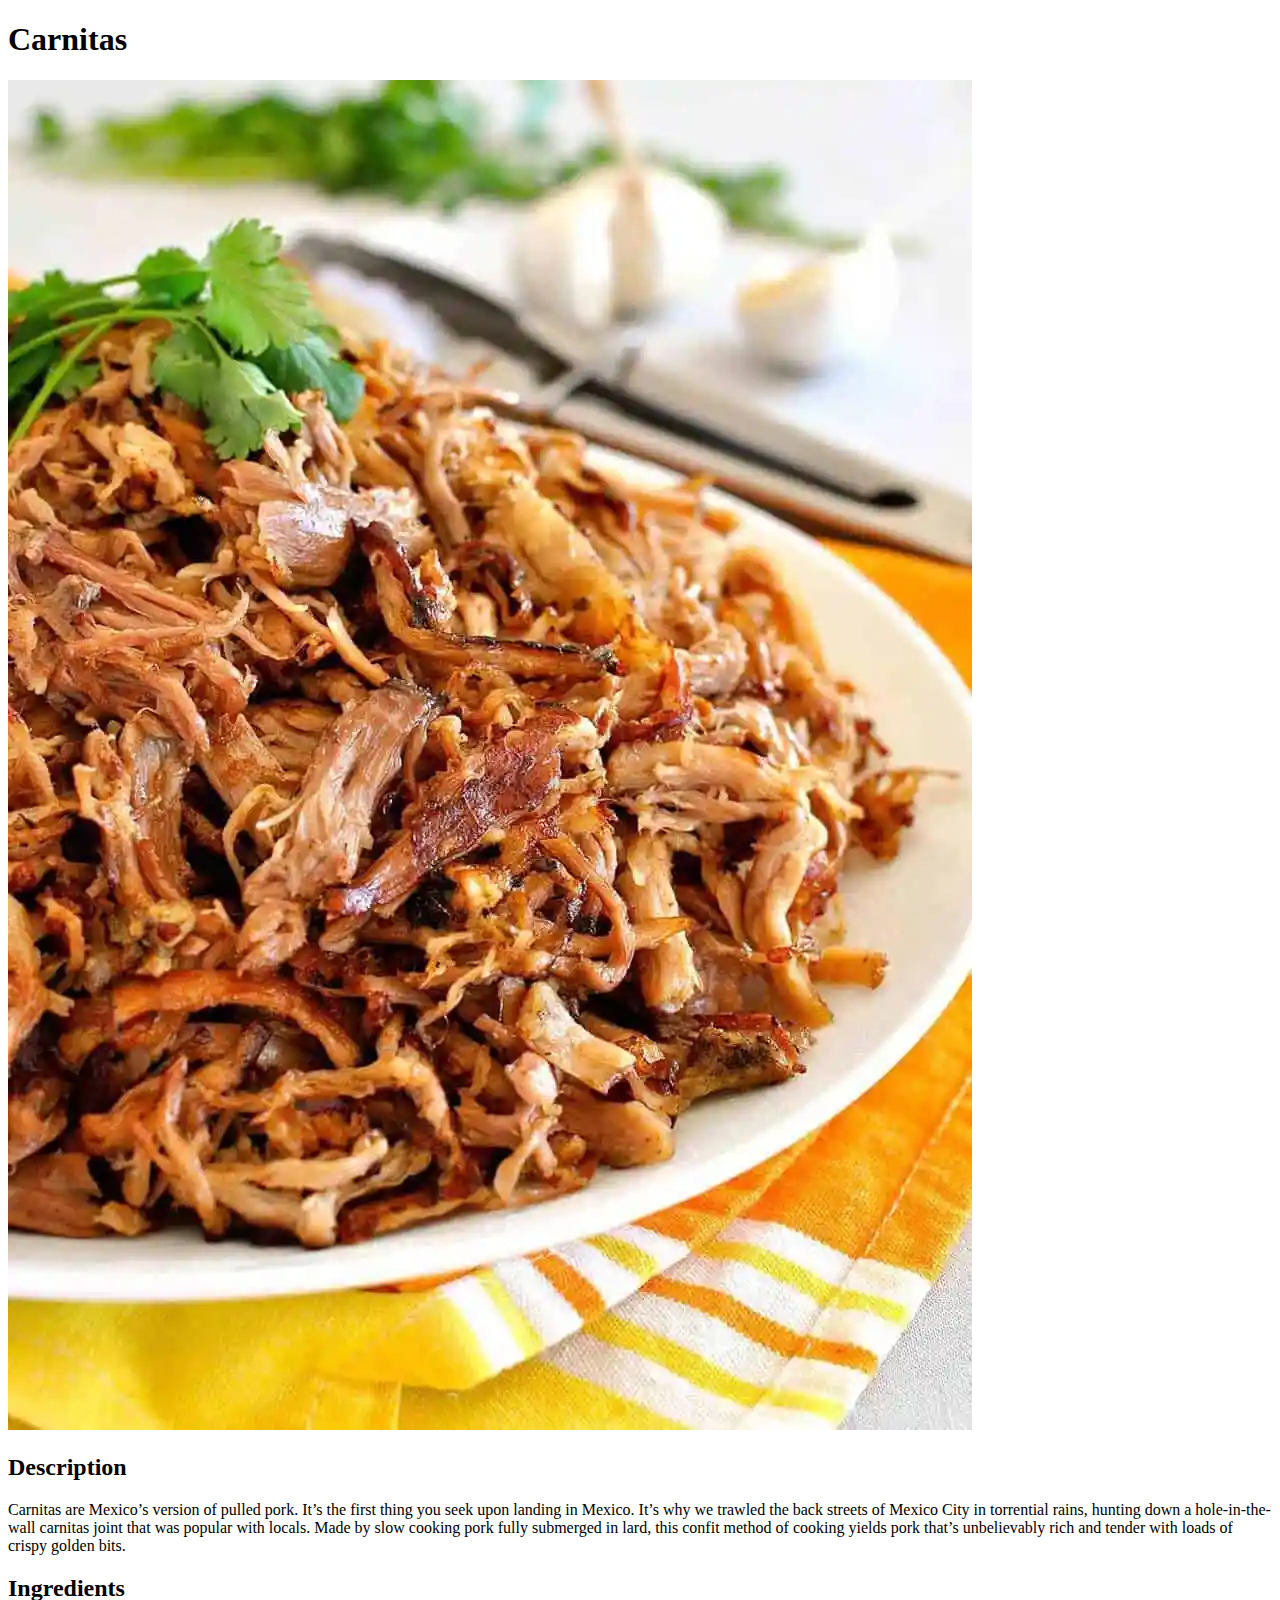
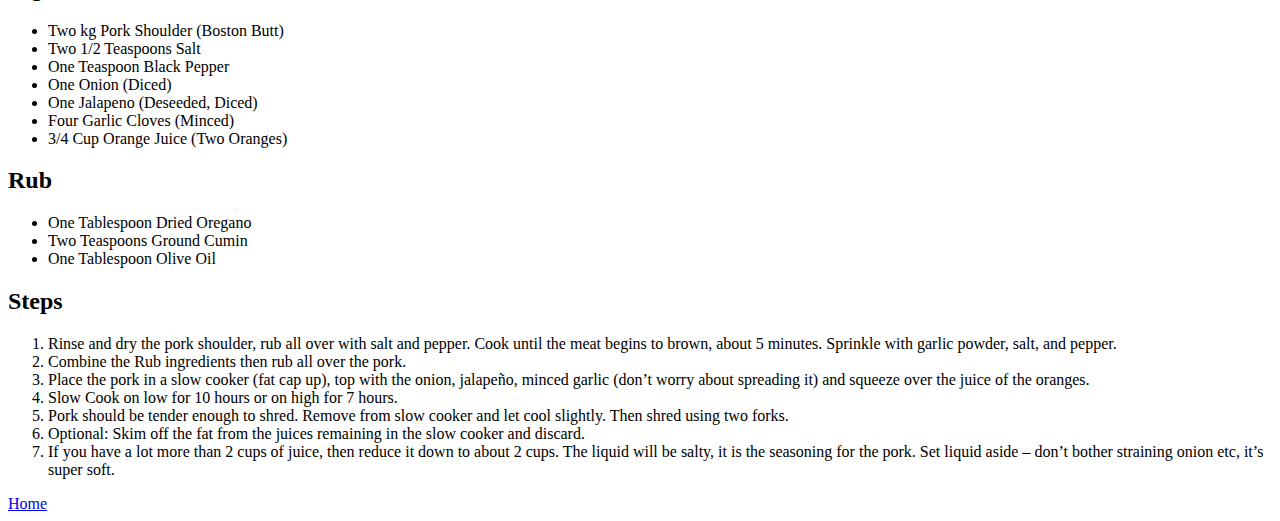
==== recipes/carnitas.html @ 9c024b7c "recipes website, home page and three recipe pages added" ====
<!DOCTYPE html>
<html lang="en">
<head>
    <meta charset="UTF-8">
    <meta http-equiv="X-UA-Compatible" content="IE=edge">
    <meta name="viewport" content="width=device-width, initial-scale=1.0">
    <title>Carnitas</title>
</head>
<body>
    <h1>Carnitas</h1>
    <img src="../images/carnitas.webp" alt="Carnitas Image">
    <h2>Description</h2>
    <p>Carnitas are Mexico’s version of pulled pork. It’s the first thing you seek upon landing in Mexico. It’s why we trawled the back streets of Mexico City in torrential rains,
         hunting down a hole-in-the-wall carnitas joint that was popular with locals. Made by slow cooking pork fully submerged in lard, this confit method of cooking yields pork that’s unbelievably rich and tender with loads of crispy golden bits.</p>
    <h2>Ingredients</h2>    
    <ul>
        <li>Two kg Pork Shoulder (Boston Butt)</li>
        <li>Two 1/2 Teaspoons Salt</li>
        <li>One Teaspoon Black Pepper</li>
        <li>One Onion (Diced)</li>
        <li>One Jalapeno (Deseeded, Diced)</li>
        <li>Four Garlic Cloves (Minced)</li>
        <li>3/4 Cup Orange Juice (Two Oranges)</li>
    </ul>
    <h2>Rub</h2>
    <ul>
        <li>One Tablespoon Dried Oregano</li>
        <li>Two Teaspoons Ground Cumin</li>
        <li>One Tablespoon Olive Oil</li>
    </ul>
    <h2>Steps</h2>
    <ol>
        <li>Rinse and dry the pork shoulder, rub all over with salt and pepper.
            Cook until the meat begins to brown, about 5 minutes. Sprinkle with garlic powder, salt, and pepper.</li>
        <li>Combine the Rub ingredients then rub all over the pork.</li>
        <li>Place the pork in a slow cooker (fat cap up), top with the onion, jalapeño, minced garlic (don’t worry about spreading it) and squeeze over the juice of the oranges.</li>
        <li>Slow Cook on low for 10 hours or on high for 7 hours.</li>
        <li>Pork should be tender enough to shred. Remove from slow cooker and let cool slightly. Then shred using two forks.</li>
        <li>Optional: Skim off the fat from the juices remaining in the slow cooker and discard.</li>
        <li>If you have a lot more than 2 cups of juice, then reduce it down to about 2 cups. The liquid will be salty, it is the seasoning for the pork. Set liquid aside – don’t bother straining onion etc, it’s super soft.</li>
    </ol>
    <a href="../index.html">Home</a>
</body>
</html>
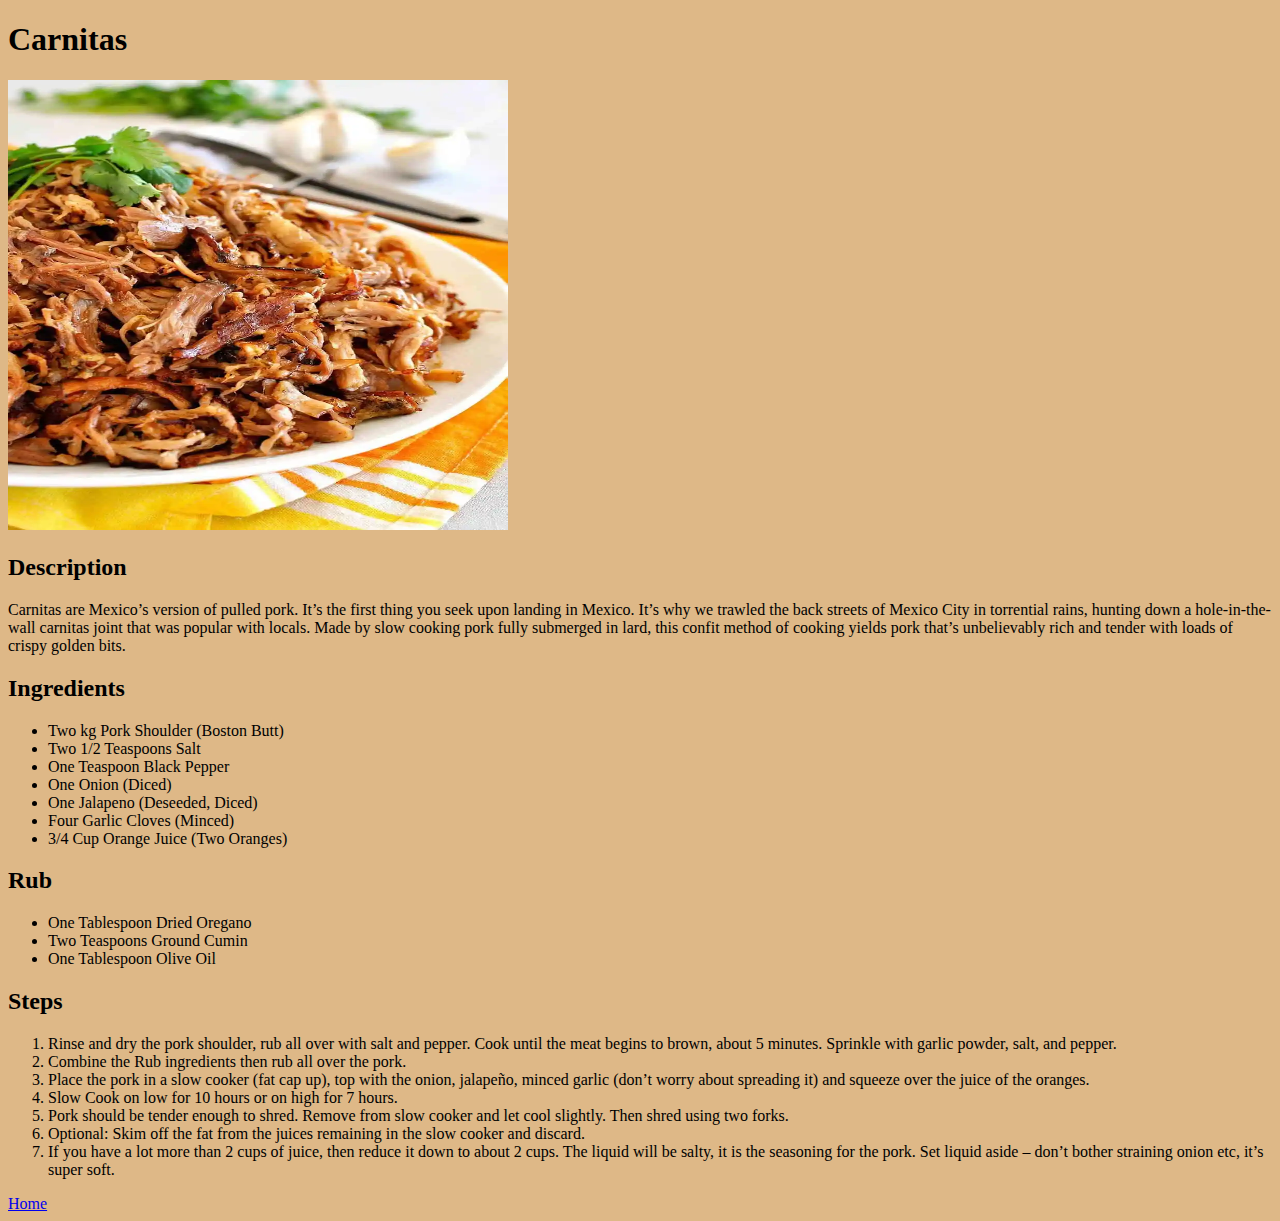
==== commit e4814324: "added some css" ====
--- a/recipes/carnitas.html
+++ b/recipes/carnitas.html
@@ -4,9 +4,10 @@
     <meta charset="UTF-8">
     <meta http-equiv="X-UA-Compatible" content="IE=edge">
     <meta name="viewport" content="width=device-width, initial-scale=1.0">
+    <link rel="stylesheet" href="../style.css">
     <title>Carnitas</title>
 </head>
-<body>
+<body class="carnitas">
     <h1>Carnitas</h1>
     <img src="../images/carnitas.webp" alt="Carnitas Image">
     <h2>Description</h2>
--- a/style.css
+++ b/style.css
@@ -0,0 +1,26 @@
+.home {
+    background-color: blanchedalmond;
+}
+
+.carnitas {
+    background-color: burlywood;
+}
+
+.cgn {
+    background-color: crimson;
+}
+
+.lasagna {
+    background-color: green;
+}
+
+.heading {
+    color: white;
+    text-align: center;
+}
+
+
+img {
+    height: 450px;
+    width: 500px;
+}